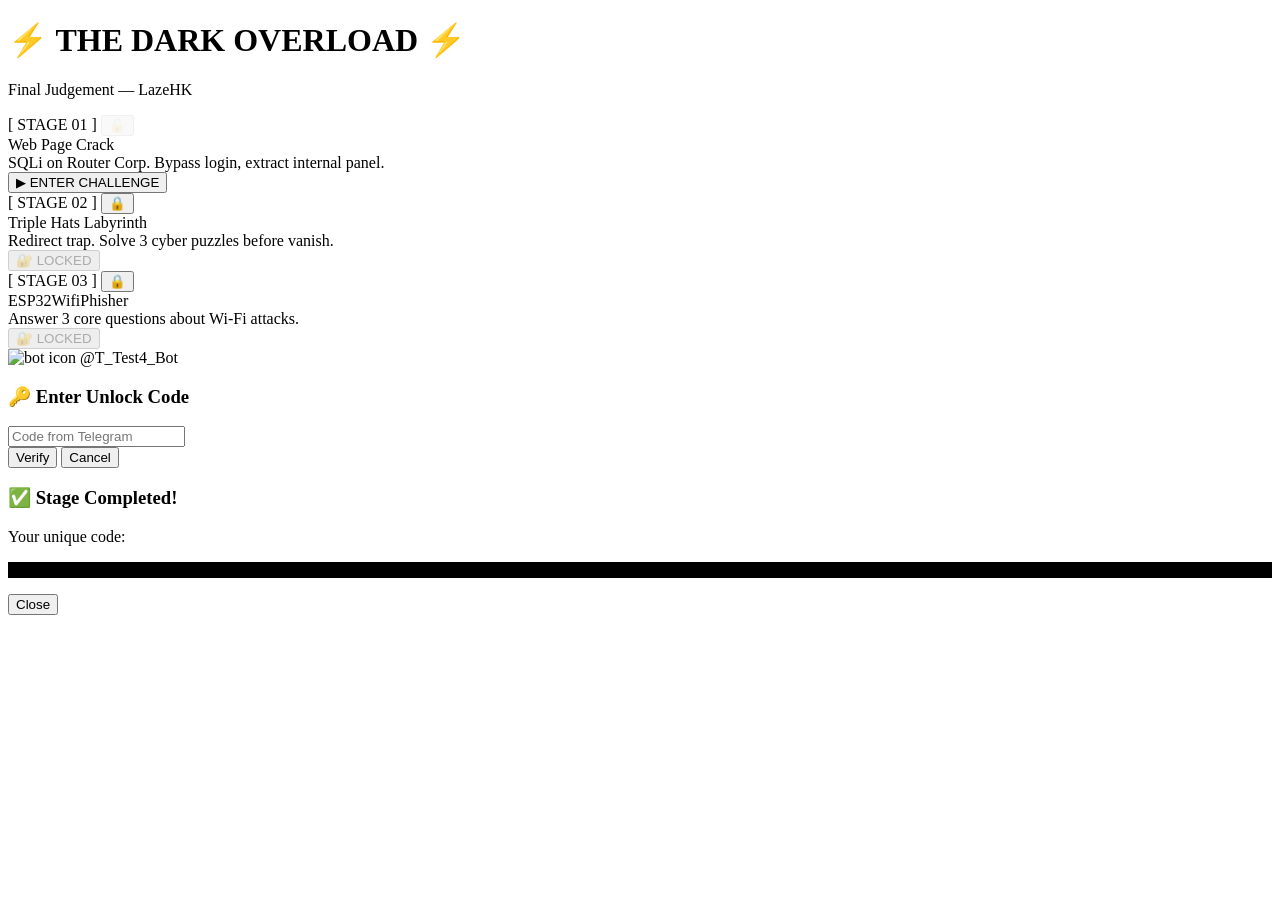
==== index.html @ 95c33afc "Add files via upload" ====
<!DOCTYPE html>
<html lang="en">
<head>
    <meta charset="UTF-8">
    <meta name="viewport" content="width=device-width, initial-scale=1.0, user-scalable=no">
    <title>The Dark Overload | LazeHK Final Test</title>
    <link rel="stylesheet" href="css/style.css">
</head>
<body>
<div class="container">
    <div class="hero">
        <h1>⚡ THE DARK OVERLOAD ⚡</h1>
        <p>Final Judgement — LazeHK</p>
    </div>
    <div class="stages-grid">
        <!-- Stage 1 Card -->
        <div class="stage-card" id="stage-stage1">
            <div class="stage-header">
                <span class="stage-number">[ STAGE 01 ]</span>
                <button class="unlock-icon" data-stage="stage1" disabled style="opacity:0.3">🔓</button>
            </div>
            <div class="stage-title">Web Page Crack</div>
            <div class="stage-desc">SQLi on Router Corp. Bypass login, extract internal panel.</div>
            <div class="stage-action">
                <button id="start-stage1">▶ ENTER CHALLENGE</button>
            </div>
        </div>
        <!-- Stage 2 Card -->
        <div class="stage-card locked" id="stage-stage2">
            <div class="stage-header">
                <span class="stage-number">[ STAGE 02 ]</span>
                <button class="unlock-icon" data-stage="stage2">🔒</button>
            </div>
            <div class="stage-title">Triple Hats Labyrinth</div>
            <div class="stage-desc">Redirect trap. Solve 3 cyber puzzles before vanish.</div>
            <div class="stage-action">
                <button id="start-stage2" disabled>🔐 LOCKED</button>
            </div>
        </div>
        <!-- Stage 3 Card -->
        <div class="stage-card locked" id="stage-stage3">
            <div class="stage-header">
                <span class="stage-number">[ STAGE 03 ]</span>
                <button class="unlock-icon" data-stage="stage3">🔒</button>
            </div>
            <div class="stage-title">ESP32WifiPhisher</div>
            <div class="stage-desc">Answer 3 core questions about Wi-Fi attacks.</div>
            <div class="stage-action">
                <button id="start-stage3" disabled>🔐 LOCKED</button>
            </div>
        </div>
    </div>
</div>

<div class="bot-trigger" id="botFloatingBtn">
    <img src="https://raw.githubusercontent.com/TestAT-J/TestAT/refs/heads/main/4THT-TestIN.png" alt="bot icon">
    <span>@T_Test4_Bot</span>
</div>

<!-- Modal for unlock code -->
<div id="unlockModal" class="modal">
    <div class="modal-content">
        <h3>🔑 Enter Unlock Code</h3>
        <input type="text" id="unlockCodeInput" placeholder="Code from Telegram">
        <div id="unlockError" style="color:#ff7777; font-size:0.8rem;"></div>
        <button id="confirmUnlockBtn">Verify</button>
        <button id="closeUnlockModal" class="close-modal">Cancel</button>
    </div>
</div>

<!-- Modal for completion codes -->
<div id="completionModal" class="modal">
    <div class="modal-content">
        <h3>✅ Stage Completed!</h3>
        <p>Your unique code:</p>
        <code id="completionCode" style="background:#000; padding:8px; display:block; word-break:break-all;"></code>
        <p id="completionHint" style="margin-top:12px;"></p>
        <button id="closeCompletionModal">Close</button>
    </div>
</div>

<script src="js/common.js"></script>
</body>
</html>
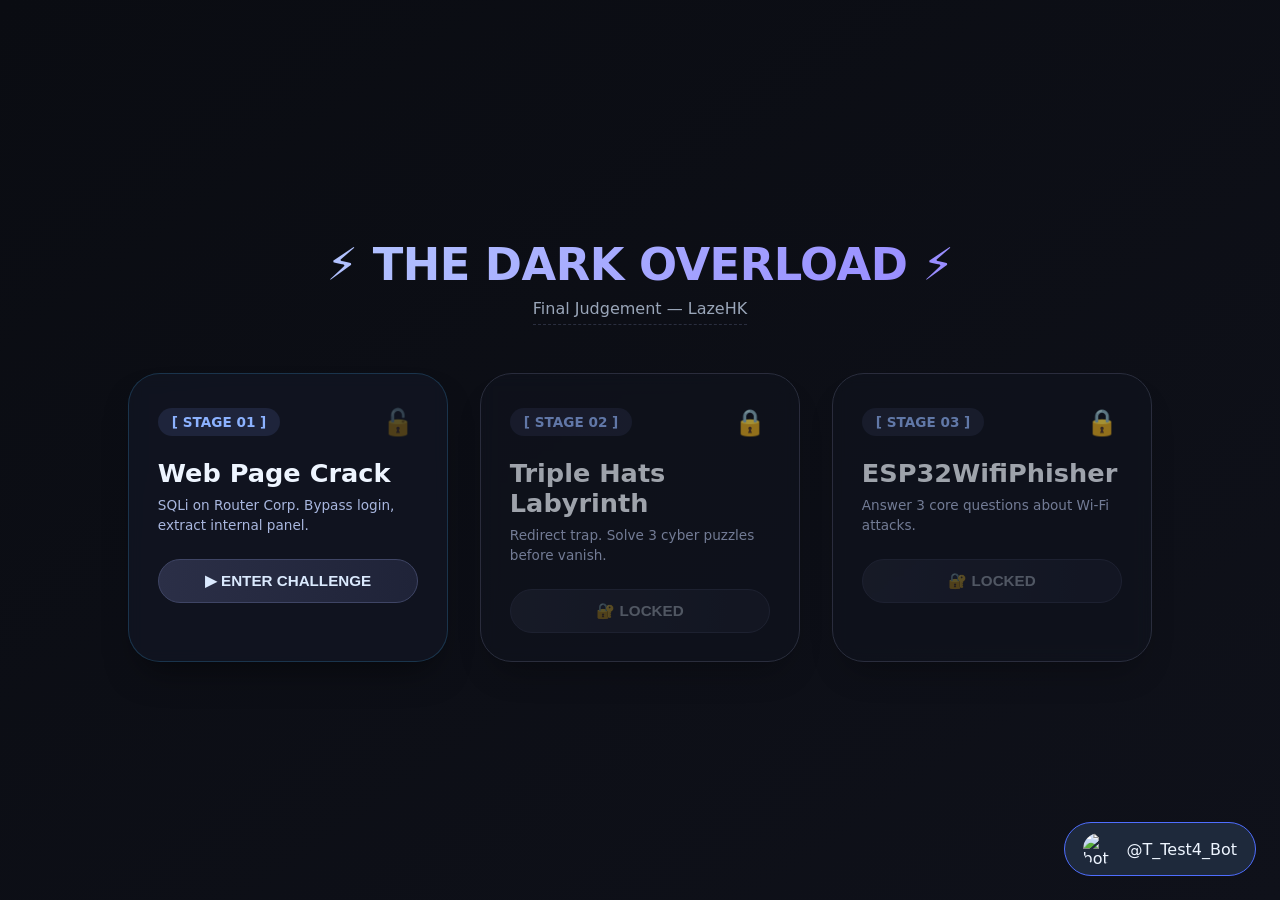
==== commit 02220bf2: "Add files via upload" ====
--- a/index.html
+++ b/index.html
@@ -13,7 +13,6 @@
         <p>Final Judgement — LazeHK</p>
     </div>
     <div class="stages-grid">
-        <!-- Stage 1 Card -->
         <div class="stage-card" id="stage-stage1">
             <div class="stage-header">
                 <span class="stage-number">[ STAGE 01 ]</span>
@@ -25,7 +24,6 @@
                 <button id="start-stage1">▶ ENTER CHALLENGE</button>
             </div>
         </div>
-        <!-- Stage 2 Card -->
         <div class="stage-card locked" id="stage-stage2">
             <div class="stage-header">
                 <span class="stage-number">[ STAGE 02 ]</span>
@@ -37,7 +35,6 @@
                 <button id="start-stage2" disabled>🔐 LOCKED</button>
             </div>
         </div>
-        <!-- Stage 3 Card -->
         <div class="stage-card locked" id="stage-stage3">
             <div class="stage-header">
                 <span class="stage-number">[ STAGE 03 ]</span>
@@ -53,30 +50,8 @@
 </div>
 
 <div class="bot-trigger" id="botFloatingBtn">
-    <img src="https://raw.githubusercontent.com/TestAT-J/TestAT/refs/heads/main/4THT-TestIN.png" alt="bot icon">
+    <img src="https://raw.githubusercontent.com/JohanEljohany4TH/4Th_T-Test.No/refs/heads/main/4THT-TestIN.png" alt="bot icon">
     <span>@T_Test4_Bot</span>
-</div>
-
-<!-- Modal for unlock code -->
-<div id="unlockModal" class="modal">
-    <div class="modal-content">
-        <h3>🔑 Enter Unlock Code</h3>
-        <input type="text" id="unlockCodeInput" placeholder="Code from Telegram">
-        <div id="unlockError" style="color:#ff7777; font-size:0.8rem;"></div>
-        <button id="confirmUnlockBtn">Verify</button>
-        <button id="closeUnlockModal" class="close-modal">Cancel</button>
-    </div>
-</div>
-
-<!-- Modal for completion codes -->
-<div id="completionModal" class="modal">
-    <div class="modal-content">
-        <h3>✅ Stage Completed!</h3>
-        <p>Your unique code:</p>
-        <code id="completionCode" style="background:#000; padding:8px; display:block; word-break:break-all;"></code>
-        <p id="completionHint" style="margin-top:12px;"></p>
-        <button id="closeCompletionModal">Close</button>
-    </div>
 </div>
 
 <script src="js/common.js"></script>
--- a/css/style.css
+++ b/css/style.css
@@ -0,0 +1,235 @@
+/* dark professional theme */
+* {
+    margin: 0;
+    padding: 0;
+    box-sizing: border-box;
+    user-select: none; /* منع التحديد العادي */
+}
+
+body {
+    background: linear-gradient(145deg, #0a0c12 0%, #0f111a 100%);
+    font-family: 'Inter', 'Segoe UI', system-ui, -apple-system, 'Roboto', sans-serif;
+    color: #eef5ff;
+    min-height: 100vh;
+    padding: 2rem 1.5rem;
+    display: flex;
+    justify-content: center;
+    align-items: center;
+}
+
+/* container */
+.container {
+    max-width: 1300px;
+    width: 100%;
+    margin: 0 auto;
+}
+
+/* header */
+.hero {
+    text-align: center;
+    margin-bottom: 3rem;
+}
+
+.hero h1 {
+    font-size: 2.8rem;
+    background: linear-gradient(135deg, #c0e0ff, #8a6eff);
+    background-clip: text;
+    -webkit-background-clip: text;
+    color: transparent;
+    letter-spacing: -0.5px;
+    margin-bottom: 0.5rem;
+}
+
+.hero p {
+    color: #9aa6b9;
+    font-size: 1rem;
+    border-bottom: 1px dashed #2a2e3f;
+    display: inline-block;
+    padding-bottom: 6px;
+}
+
+/* بطاقات المراحل */
+.stages-grid {
+    display: flex;
+    flex-wrap: wrap;
+    gap: 2rem;
+    justify-content: center;
+}
+
+.stage-card {
+    background: rgba(18, 22, 35, 0.75);
+    backdrop-filter: blur(8px);
+    border-radius: 2rem;
+    border: 1px solid rgba(72, 187, 255, 0.2);
+    padding: 1.8rem;
+    width: 320px;
+    transition: all 0.25s ease;
+    box-shadow: 0 20px 35px -15px rgba(0,0,0,0.5);
+    position: relative;
+}
+
+.stage-card.locked {
+    opacity: 0.65;
+    filter: grayscale(0.1);
+    border-color: #3a3f55;
+}
+
+.stage-card.locked .stage-action {
+    pointer-events: none;
+}
+
+.stage-header {
+    display: flex;
+    justify-content: space-between;
+    align-items: center;
+    margin-bottom: 1rem;
+}
+
+.stage-number {
+    background: #1e243b;
+    padding: 6px 14px;
+    border-radius: 60px;
+    font-weight: 700;
+    font-size: 0.85rem;
+    color: #8cb2ff;
+}
+
+.unlock-icon {
+    background: transparent;
+    border: none;
+    color: #b9c7ff;
+    font-size: 1.6rem;
+    cursor: pointer;
+    transition: 0.2s;
+    width: 40px;
+    height: 40px;
+    border-radius: 40px;
+    display: flex;
+    align-items: center;
+    justify-content: center;
+}
+
+.unlock-icon:hover {
+    background: #2a2f46;
+    color: white;
+}
+
+.stage-title {
+    font-size: 1.6rem;
+    margin: 1rem 0 0.5rem;
+    font-weight: 600;
+}
+
+.stage-desc {
+    font-size: 0.85rem;
+    color: #a9b7df;
+    margin-bottom: 1.5rem;
+    line-height: 1.4;
+}
+
+.stage-action button {
+    width: 100%;
+    background: linear-gradient(95deg, #2b2f47, #1f2338);
+    border: none;
+    padding: 12px 0;
+    border-radius: 40px;
+    font-weight: 600;
+    color: #dbeafe;
+    cursor: pointer;
+    transition: 0.2s;
+    font-size: 0.95rem;
+    border: 1px solid #3f4565;
+}
+
+.stage-action button:not(:disabled):hover {
+    background: #3a4170;
+    border-color: #5d7aff;
+    color: white;
+    box-shadow: 0 6px 14px rgba(0, 100, 255, 0.2);
+}
+
+button:disabled {
+    opacity: 0.5;
+    cursor: not-allowed;
+}
+
+/* أيقونة البوت الصغير */
+.bot-trigger {
+    position: fixed;
+    bottom: 24px;
+    right: 24px;
+    background: #1e293b;
+    border-radius: 60px;
+    padding: 10px 18px;
+    display: flex;
+    align-items: center;
+    gap: 12px;
+    border: 1px solid #4f6eff;
+    cursor: pointer;
+    font-weight: 500;
+    backdrop-filter: blur(8px);
+    z-index: 999;
+}
+
+.bot-trigger img {
+    width: 32px;
+    height: 32px;
+    border-radius: 50%;
+}
+
+/* نوافذ منبثقة (مودال) */
+.modal {
+    display: none;
+    position: fixed;
+    top: 0; left: 0;
+    width: 100%; height: 100%;
+    background: rgba(0, 0, 0, 0.85);
+    backdrop-filter: blur(5px);
+    justify-content: center;
+    align-items: center;
+    z-index: 2000;
+}
+
+.modal-content {
+    background: #11141f;
+    border-radius: 2rem;
+    max-width: 450px;
+    width: 90%;
+    padding: 2rem;
+    border: 1px solid #4b5eff;
+    text-align: center;
+    box-shadow: 0 25px 40px black;
+}
+
+.modal-content input {
+    width: 100%;
+    padding: 12px;
+    background: #0b0e16;
+    border: 1px solid #2f3a6b;
+    border-radius: 50px;
+    color: white;
+    margin: 20px 0;
+    font-family: monospace;
+}
+
+.modal-content button {
+    background: #2b3b6e;
+    border: none;
+    padding: 10px 20px;
+    border-radius: 40px;
+    color: white;
+    cursor: pointer;
+}
+
+.close-modal {
+    margin-top: 15px;
+    background: transparent;
+    color: #aaa;
+}
+
+/* استجابة للهواتف */
+@media (max-width: 780px) {
+    body { padding: 1rem; }
+    .stage-card { width: 100%; max-width: 380px; }
+    .hero h1 { font-size: 2rem; }
+}
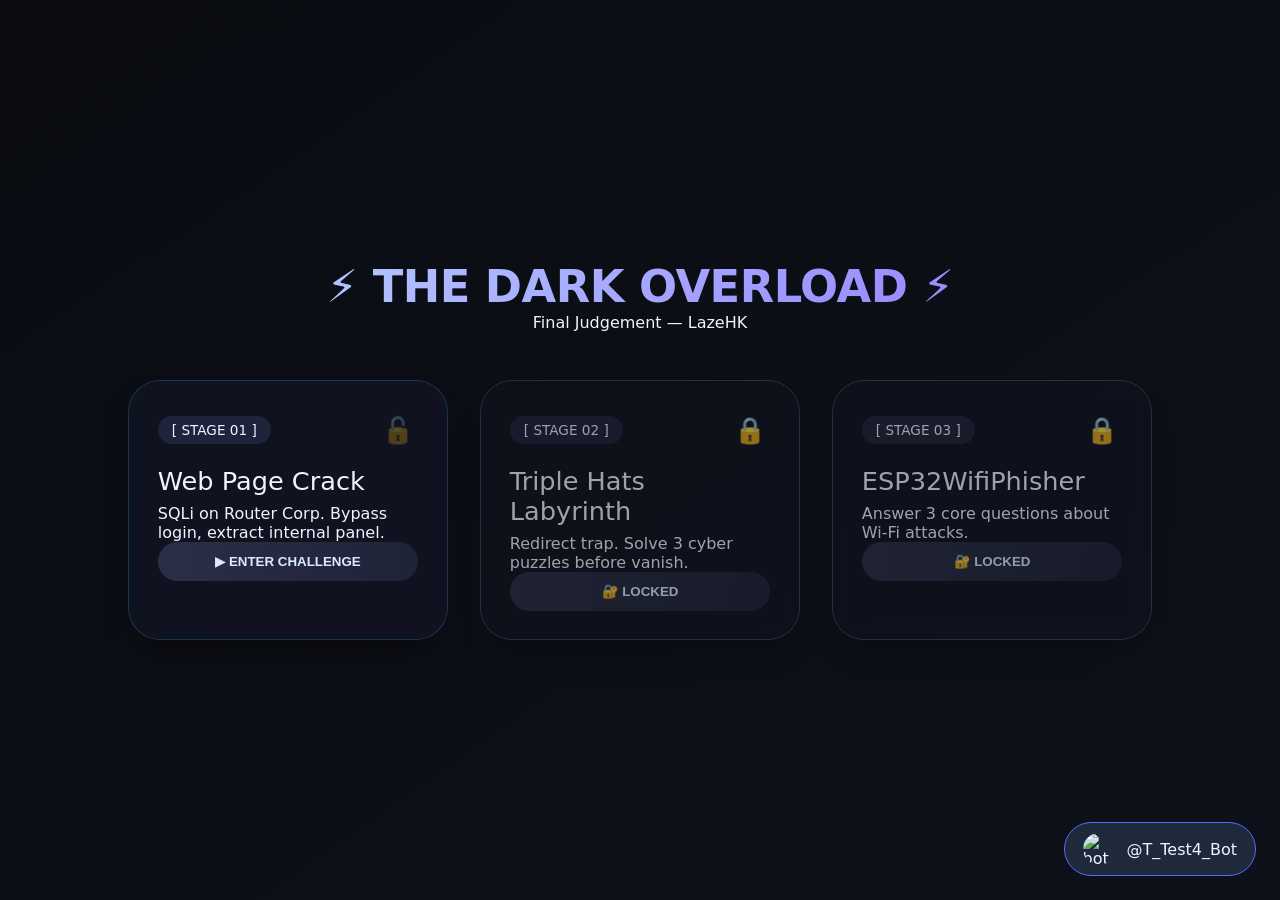
==== commit d720a343: "index.html" ====
--- a/index.html
+++ b/index.html
@@ -50,10 +50,10 @@
 </div>
 
 <div class="bot-trigger" id="botFloatingBtn">
-    <img src="https://raw.githubusercontent.com/JohanEljohany4TH/4Th_T-Test.No/refs/heads/main/4THT-TestIN.png" alt="bot icon">
+    <img src="https://raw.githubusercontent.com/TestAT-J/TestAT/refs/heads/main/4THT-TestIN.png" alt="bot icon">
     <span>@T_Test4_Bot</span>
 </div>
 
 <script src="js/common.js"></script>
 </body>
-</html>+</html>
--- a/css/style.css
+++ b/css/style.css
@@ -1,14 +1,12 @@
-/* dark professional theme */
 * {
     margin: 0;
     padding: 0;
     box-sizing: border-box;
-    user-select: none; /* منع التحديد العادي */
 }
 
 body {
     background: linear-gradient(145deg, #0a0c12 0%, #0f111a 100%);
-    font-family: 'Inter', 'Segoe UI', system-ui, -apple-system, 'Roboto', sans-serif;
+    font-family: 'Inter', 'Segoe UI', system-ui, sans-serif;
     color: #eef5ff;
     min-height: 100vh;
     padding: 2rem 1.5rem;
@@ -17,14 +15,12 @@
     align-items: center;
 }
 
-/* container */
 .container {
     max-width: 1300px;
     width: 100%;
     margin: 0 auto;
 }
 
-/* header */
 .hero {
     text-align: center;
     margin-bottom: 3rem;
@@ -37,18 +33,8 @@
     -webkit-background-clip: text;
     color: transparent;
     letter-spacing: -0.5px;
-    margin-bottom: 0.5rem;
 }
 
-.hero p {
-    color: #9aa6b9;
-    font-size: 1rem;
-    border-bottom: 1px dashed #2a2e3f;
-    display: inline-block;
-    padding-bottom: 6px;
-}
-
-/* بطاقات المراحل */
 .stages-grid {
     display: flex;
     flex-wrap: wrap;
@@ -63,19 +49,14 @@
     border: 1px solid rgba(72, 187, 255, 0.2);
     padding: 1.8rem;
     width: 320px;
-    transition: all 0.25s ease;
+    transition: 0.25s;
     box-shadow: 0 20px 35px -15px rgba(0,0,0,0.5);
-    position: relative;
 }
 
 .stage-card.locked {
     opacity: 0.65;
     filter: grayscale(0.1);
     border-color: #3a3f55;
-}
-
-.stage-card.locked .stage-action {
-    pointer-events: none;
 }
 
 .stage-header {
@@ -89,9 +70,7 @@
     background: #1e243b;
     padding: 6px 14px;
     border-radius: 60px;
-    font-weight: 700;
     font-size: 0.85rem;
-    color: #8cb2ff;
 }
 
 .unlock-icon {
@@ -100,31 +79,14 @@
     color: #b9c7ff;
     font-size: 1.6rem;
     cursor: pointer;
-    transition: 0.2s;
     width: 40px;
     height: 40px;
     border-radius: 40px;
-    display: flex;
-    align-items: center;
-    justify-content: center;
-}
-
-.unlock-icon:hover {
-    background: #2a2f46;
-    color: white;
 }
 
 .stage-title {
     font-size: 1.6rem;
     margin: 1rem 0 0.5rem;
-    font-weight: 600;
-}
-
-.stage-desc {
-    font-size: 0.85rem;
-    color: #a9b7df;
-    margin-bottom: 1.5rem;
-    line-height: 1.4;
 }
 
 .stage-action button {
@@ -136,24 +98,8 @@
     font-weight: 600;
     color: #dbeafe;
     cursor: pointer;
-    transition: 0.2s;
-    font-size: 0.95rem;
-    border: 1px solid #3f4565;
 }
 
-.stage-action button:not(:disabled):hover {
-    background: #3a4170;
-    border-color: #5d7aff;
-    color: white;
-    box-shadow: 0 6px 14px rgba(0, 100, 255, 0.2);
-}
-
-button:disabled {
-    opacity: 0.5;
-    cursor: not-allowed;
-}
-
-/* أيقونة البوت الصغير */
 .bot-trigger {
     position: fixed;
     bottom: 24px;
@@ -166,8 +112,6 @@
     gap: 12px;
     border: 1px solid #4f6eff;
     cursor: pointer;
-    font-weight: 500;
-    backdrop-filter: blur(8px);
     z-index: 999;
 }
 
@@ -177,57 +121,6 @@
     border-radius: 50%;
 }
 
-/* نوافذ منبثقة (مودال) */
-.modal {
-    display: none;
-    position: fixed;
-    top: 0; left: 0;
-    width: 100%; height: 100%;
-    background: rgba(0, 0, 0, 0.85);
-    backdrop-filter: blur(5px);
-    justify-content: center;
-    align-items: center;
-    z-index: 2000;
-}
-
-.modal-content {
-    background: #11141f;
-    border-radius: 2rem;
-    max-width: 450px;
-    width: 90%;
-    padding: 2rem;
-    border: 1px solid #4b5eff;
-    text-align: center;
-    box-shadow: 0 25px 40px black;
-}
-
-.modal-content input {
-    width: 100%;
-    padding: 12px;
-    background: #0b0e16;
-    border: 1px solid #2f3a6b;
-    border-radius: 50px;
-    color: white;
-    margin: 20px 0;
-    font-family: monospace;
-}
-
-.modal-content button {
-    background: #2b3b6e;
-    border: none;
-    padding: 10px 20px;
-    border-radius: 40px;
-    color: white;
-    cursor: pointer;
-}
-
-.close-modal {
-    margin-top: 15px;
-    background: transparent;
-    color: #aaa;
-}
-
-/* استجابة للهواتف */
 @media (max-width: 780px) {
     body { padding: 1rem; }
     .stage-card { width: 100%; max-width: 380px; }
